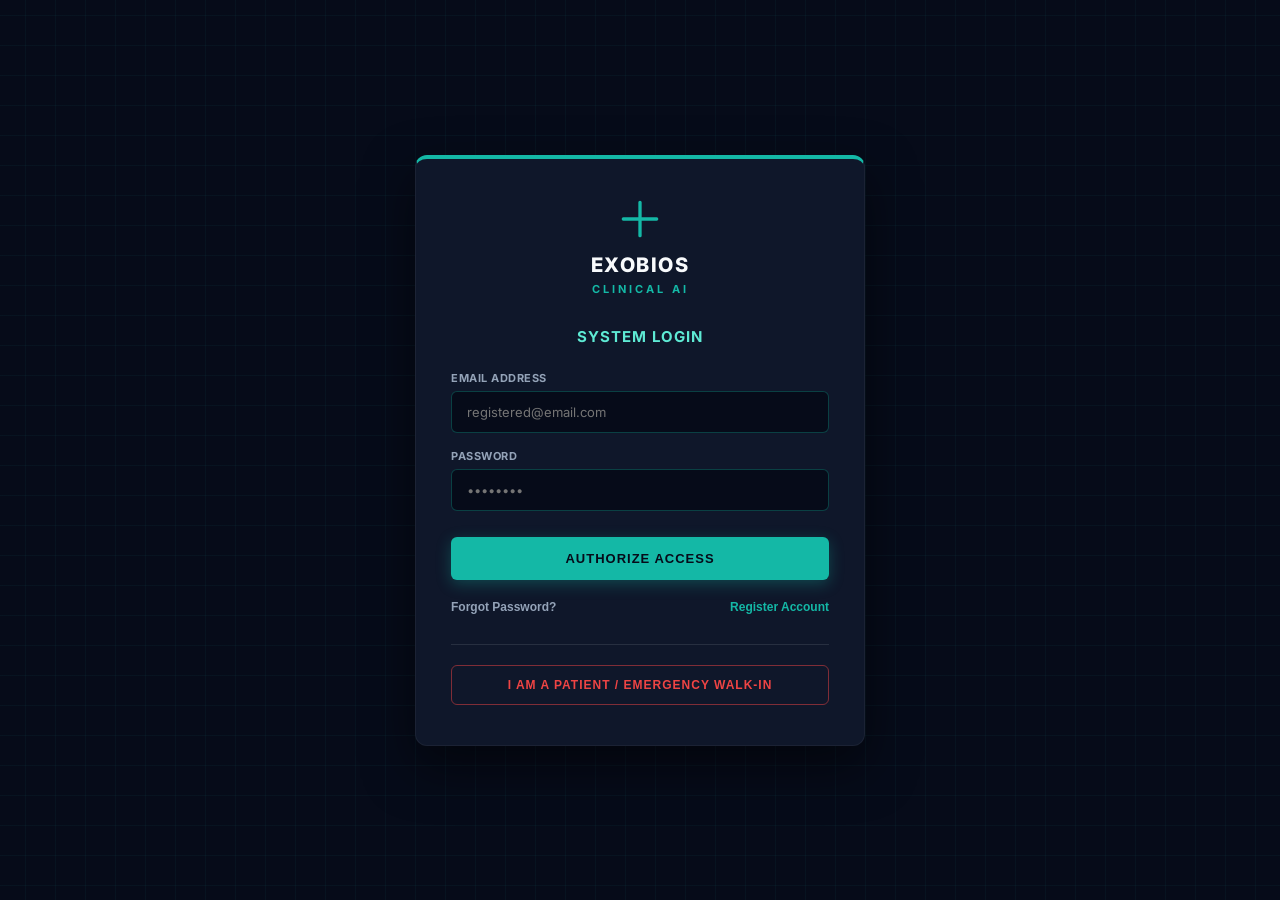
==== exobios-frontend/index.html @ 78a99a4c "Initial commit - AI Based Patient Health Prediction and Monitoring" ====
<!DOCTYPE html>
<html lang="en">

<head>
    <meta charset="UTF-8">
    <meta name="viewport" content="width=device-width, initial-scale=1.0">
    <title>Exobios Clinical - Secure Access</title>
    <link href="https://fonts.googleapis.com/css2?family=Inter:wght@400;600;700;800&display=swap" rel="stylesheet">
    <style>
        /* =========================================
           MODERN CLINICAL AI THEME 
           ========================================= */
        body {
            background-color: #060b19 !important;
            background-image: linear-gradient(rgba(20, 184, 166, 0.05) 1px, transparent 1px), linear-gradient(90deg, rgba(20, 184, 166, 0.05) 1px, transparent 1px) !important;
            background-size: 30px 30px !important;
            background-position: center center;
            animation: gridMove 20s linear infinite;
            color: #f8fafc;
            font-family: 'Inter', sans-serif;
            margin: 0;
            height: 100vh;
            display: flex;
            justify-content: center;
            align-items: center;
            overflow: hidden;
        }

        @keyframes gridMove {
            0% {
                background-position: 0 0;
            }

            100% {
                background-position: -30px 30px;
            }
        }

        @keyframes slideUp {
            from {
                opacity: 0;
                transform: translateY(15px);
            }

            to {
                opacity: 1;
                transform: translateY(0);
            }
        }

        .auth-wrapper {
            width: 100%;
            max-width: 450px;
            padding: 20px;
            animation: slideUp 0.5s cubic-bezier(0.16, 1, 0.3, 1) forwards;
        }

        .clinical-panel {
            background: #0f172a;
            border: 1px solid rgba(255, 255, 255, 0.05);
            border-top: 4px solid #14b8a6;
            border-radius: 12px;
            padding: 40px 35px;
            box-shadow: 0 20px 50px rgba(0, 0, 0, 0.5);
            position: relative;
        }

        .brand-header {
            text-align: center;
            margin-bottom: 30px;
        }

        .view-section {
            display: none;
            animation: slideUp 0.3s ease forwards;
        }

        .view-section.active {
            display: block;
        }

        .form-title {
            color: #5eead4;
            font-size: 15px;
            text-transform: uppercase;
            margin-top: 0;
            margin-bottom: 25px;
            font-weight: 700;
            letter-spacing: 1px;
            text-align: center;
        }

        .form-group {
            margin-bottom: 16px;
        }

        .form-group label {
            display: block;
            color: #94a3b8;
            font-size: 11px;
            font-weight: 700;
            margin-bottom: 6px;
            text-transform: uppercase;
            letter-spacing: 0.5px;
        }

        input,
        textarea {
            background: #060b19;
            border: 1px solid rgba(20, 184, 166, 0.3);
            color: #fff;
            padding: 12px 15px;
            border-radius: 6px;
            font-family: 'Inter', sans-serif;
            font-size: 13px;
            outline: none;
            width: 100%;
            box-sizing: border-box;
            transition: 0.2s;
        }

        textarea {
            resize: vertical;
        }

        input:focus,
        textarea:focus {
            border-color: #5eead4;
            box-shadow: 0 0 0 2px rgba(20, 184, 166, 0.2);
        }

        .btn-primary {
            background: #14b8a6;
            color: #060b19;
            border: none;
            padding: 14px 20px;
            border-radius: 6px;
            font-size: 13px;
            font-weight: 800;
            cursor: pointer;
            width: 100%;
            box-shadow: 0 4px 15px rgba(20, 184, 166, 0.3);
            text-transform: uppercase;
            letter-spacing: 1px;
            transition: 0.2s;
            margin-top: 10px;
        }

        .btn-primary:hover:not(:disabled) {
            background: #5eead4;
            box-shadow: 0 6px 20px rgba(20, 184, 166, 0.5);
            transform: translateY(-2px);
        }

        .btn-primary:disabled {
            background: #475569;
            box-shadow: none;
            cursor: not-allowed;
            color: #94a3b8;
        }

        /* NEW: Danger button for Emergency Intake */
        .btn-danger {
            background: transparent;
            color: #ef4444;
            border: 1px solid rgba(239, 68, 68, 0.5);
            padding: 12px 20px;
            border-radius: 6px;
            font-size: 12px;
            font-weight: 800;
            cursor: pointer;
            width: 100%;
            text-transform: uppercase;
            letter-spacing: 1px;
            transition: 0.2s;
        }

        .btn-danger:hover {
            background: rgba(239, 68, 68, 0.1);
            border-color: #ef4444;
            box-shadow: 0 4px 15px rgba(239, 68, 68, 0.2);
        }

        /* NEW: Alert Banner */
        .alert-banner {
            background: rgba(239, 68, 68, 0.1);
            border-left: 4px solid #ef4444;
            color: #fca5a5;
            padding: 12px;
            font-size: 11px;
            font-weight: 700;
            margin-bottom: 20px;
            line-height: 1.5;
        }

        .text-link {
            color: #94a3b8;
            font-size: 12px;
            text-decoration: none;
            cursor: pointer;
            transition: 0.2s;
            font-weight: 600;
            background: none;
            border: none;
            padding: 0;
            display: inline-block;
        }

        .text-link:hover {
            color: #5eead4;
        }

        .flex-between {
            display: flex;
            justify-content: space-between;
            align-items: center;
            margin-top: 20px;
        }

        .row {
            display: flex;
            gap: 15px;
        }

        .row .form-group {
            flex: 1;
        }

        .otp-inputs {
            display: flex;
            justify-content: space-between;
            gap: 12px;
            margin-bottom: 25px;
        }

        .otp-inputs input {
            text-align: center;
            font-size: 24px;
            font-weight: 700;
            padding: 12px;
            letter-spacing: 0;
            border: 2px solid rgba(20, 184, 166, 0.3);
        }

        .otp-inputs input:focus {
            border-color: #5eead4;
        }

        #toast-container {
            position: fixed;
            top: 20px;
            right: 20px;
            z-index: 9999;
            display: flex;
            flex-direction: column;
            gap: 10px;
        }

        .toast {
            min-width: 250px;
            padding: 14px 20px;
            border-radius: 8px;
            background: #0f172a;
            color: #f8fafc;
            font-size: 13px;
            font-weight: 600;
            border: 1px solid rgba(255, 255, 255, 0.1);
            border-left: 4px solid #3b82f6;
            animation: slideIn 0.3s ease-out forwards;
        }

        @keyframes slideIn {
            from {
                transform: translateX(120%);
                opacity: 0;
            }

            to {
                transform: translateX(0);
                opacity: 1;
            }
        }
    </style>
</head>

<body>
    <div id="toast-container"></div>
    <div class="auth-wrapper">
        <div class="clinical-panel">
            <div class="brand-header">
                <svg width="40" height="40" viewBox="0 0 24 24" fill="none" stroke="#14b8a6" stroke-width="2"
                    stroke-linecap="round" stroke-linejoin="round" style="margin-bottom: 10px;">
                    <path d="M12 2v20M2 12h20" />
                </svg><br>
                <span
                    style="color: #f8fafc; font-size: 20px; font-weight: 800; letter-spacing: 1.5px;">EXOBIOS</span><br>
                <span style="color: #14b8a6; font-size: 11px; font-weight: 700; letter-spacing: 3px;">CLINICAL AI</span>
            </div>

            <div id="view-login" class="view-section active">
                <h3 class="form-title">System Login</h3>
                <div class="form-group"><label>Email Address</label><input type="text" id="login-email"
                        placeholder="registered@email.com" autocomplete="off"></div>
                <div class="form-group"><label>Password</label><input type="password" id="login-password"
                        placeholder="••••••••"></div>
                <button class="btn-primary" id="btn-login" onclick="handleLogin()">Authorize Access</button>
                <div class="flex-between">
                    <button class="text-link" onclick="switchView('view-forgot-request')">Forgot Password?</button>
                    <button class="text-link" style="color: #14b8a6;" onclick="switchView('view-otp-request')">Register
                        Account</button>
                </div>

                <hr style="border: 0; border-top: 1px solid rgba(255,255,255,0.1); margin: 30px 0 20px;">

                <button class="btn-danger" onclick="switchView('view-patient-intake')">I am a Patient / Emergency
                    Walk-in</button>
            </div>

            <div id="view-patient-intake" class="view-section">
                <h3 class="form-title" style="color: #ef4444;">Self-Reported Emergency</h3>

                <div class="alert-banner">
                    WARNING: If this is a life-threatening emergency, call your local emergency number (e.g., 911 / 112)
                    IMMEDIATELY. Do not wait for a digital response!
                </div>

                <div class="row">
                    <div class="form-group"><label>Full Name</label><input type="text" id="intake-name"
                            placeholder="John Doe"></div>
                    <div class="form-group"><label>Phone Number</label><input type="text" id="intake-phone"
                            placeholder="Optional"></div>
                </div>
                <div class="form-group"><label>Email Address (For Confirmation)</label><input type="email"
                        id="intake-email" placeholder="name@gmail.com"></div>

                <div class="form-group">
                    <label>Current Symptoms</label>
                    <textarea id="intake-symptoms" rows="3"
                        placeholder="Chest pain, difficulty breathing, bleeding, etc."></textarea>
                </div>

                <button class="btn-primary"
                    style="background: #ef4444; color: #fff; box-shadow: 0 4px 15px rgba(239, 68, 68, 0.3);"
                    id="btn-submit-intake" onclick="handlePatientIntake()">Share Location & Send Alert</button>

                <div style="text-align: center; margin-top: 20px;">
                    <button class="text-link" onclick="switchView('view-login')">← Back to Login</button>
                </div>
            </div>

            <div id="view-otp-request" class="view-section">
                <h3 class="form-title">Account Verification</h3>
                <p style="color: #94a3b8; font-size: 12px; text-align: center; margin-bottom: 20px;">Enter your Gmail
                    address to receive a secure OTP.</p>
                <div class="form-group"><label>Email Address</label><input type="text" id="reg-contact"
                        placeholder="name@gmail.com"></div>
                <button class="btn-primary" id="btn-send-otp" onclick="handleSendOTP()">Send OTP</button>
                <div style="text-align: center; margin-top: 20px;"><button class="text-link"
                        onclick="switchView('view-login')">← Back to Login</button></div>
            </div>

            <div id="view-otp-verify" class="view-section">
                <h3 class="form-title">Verify Identity</h3>
                <p style="color: #94a3b8; font-size: 12px; text-align: center; margin-bottom: 20px;">Enter the 4-digit
                    code sent to your email.</p>
                <div class="otp-inputs">
                    <input type="text" maxlength="1" onkeyup="moveToNext(this, 'otp2')" id="otp1">
                    <input type="text" id="otp2" maxlength="1" onkeyup="moveToNext(this, 'otp3')">
                    <input type="text" id="otp3" maxlength="1" onkeyup="moveToNext(this, 'otp4')">
                    <input type="text" id="otp4" maxlength="1">
                </div>
                <button class="btn-primary" id="btn-verify-otp" onclick="handleVerifyOTP()">Verify Code</button>
                <div style="text-align: center; margin-top: 20px;"><button class="text-link"
                        onclick="switchView('view-otp-request')">Resend Code</button></div>
            </div>

            <div id="view-profile" class="view-section">
                <h3 class="form-title">Complete Profile</h3>
                <div class="row">
                    <div class="form-group"><label>First Name</label><input type="text" id="reg-first"></div>
                    <div class="form-group"><label>Last Name</label><input type="text" id="reg-last"></div>
                </div>
                <div class="row">
                    <div class="form-group"><label>Phone Number</label><input type="text" id="reg-phone"></div>
                    <div class="form-group"><label>PIN Code</label><input type="text" id="reg-pin"></div>
                </div>
                <div class="row">
                    <div class="form-group"><label>Area Location</label><input type="text" id="reg-area"></div>
                    <div class="form-group"><label>Region</label><input type="text" id="reg-region"></div>
                </div>
                <div class="form-group"><label>Set Password</label><input type="password" id="reg-password"></div>
                <button class="btn-primary" id="btn-create-account" onclick="handleCompleteRegistration()">Complete
                    Registration</button>
            </div>

            <div id="view-forgot-request" class="view-section">
                <h3 class="form-title">Password Recovery</h3>
                <p style="color: #94a3b8; font-size: 12px; text-align: center; margin-bottom: 20px;">Enter your
                    registered email. We will send a secure verification code.</p>
                <div class="form-group"><label>Registered Email</label><input type="email" id="recovery-email"
                        placeholder="name@gmail.com"></div>
                <button class="btn-primary" id="btn-recover-request" onclick="handlePasswordResetRequest()">Send
                    Recovery Code</button>
                <div style="text-align: center; margin-top: 20px;"><button class="text-link"
                        onclick="switchView('view-login')">← Back to Login</button></div>
            </div>

            <div id="view-forgot-reset" class="view-section">
                <h3 class="form-title">Set New Password</h3>
                <p style="color: #94a3b8; font-size: 12px; text-align: center; margin-bottom: 20px;">Enter the 4-digit
                    code sent to your email and your new secure password.</p>
                <div class="otp-inputs">
                    <input type="text" maxlength="1" onkeyup="moveToNext(this, 'rotp2')" id="rotp1">
                    <input type="text" id="rotp2" maxlength="1" onkeyup="moveToNext(this, 'rotp3')">
                    <input type="text" id="rotp3" maxlength="1" onkeyup="moveToNext(this, 'rotp4')">
                    <input type="text" id="rotp4" maxlength="1">
                </div>
                <div class="form-group"><label>New Security Password</label><input type="password" id="new-password"
                        placeholder="••••••••"></div>
                <button class="btn-primary" id="btn-recover-confirm" onclick="handlePasswordResetConfirm()">Update
                    Password</button>
                <div style="text-align: center; margin-top: 20px;"><button class="text-link"
                        onclick="switchView('view-forgot-request')">Cancel</button></div>
            </div>

        </div>
    </div>

    <script>
        const API_BASE = "http://127.0.0.1:8000/api";
        let verifiedContact = "";
        let recoveryContact = "";

        function showToast(message, color = '#14b8a6') {
            const container = document.getElementById('toast-container');
            const toast = document.createElement('div');
            toast.className = 'toast'; toast.style.borderLeftColor = color; toast.innerHTML = message;
            container.appendChild(toast);
            setTimeout(() => { toast.style.opacity = '0'; setTimeout(() => toast.remove(), 300); }, 3000);
        }

        function switchView(viewId) {
            document.querySelectorAll('.view-section').forEach(el => el.classList.remove('active'));
            document.getElementById(viewId).classList.add('active');
        }

        function moveToNext(current, nextFieldID) {
            if (current.value.length >= current.maxLength) document.getElementById(nextFieldID).focus();
        }

        // ==========================================
        // FLOW 1: LOGIN
        // ==========================================
        async function handleLogin() {
            const email = document.getElementById('login-email').value.trim();
            const pass = document.getElementById('login-password').value;
            const btn = document.getElementById('btn-login');

            if (!email || !pass) return showToast("Enter credentials.", "#ef4444");

            btn.textContent = "AUTHORIZING..."; btn.disabled = true;
            try {
                const response = await fetch(`${API_BASE}/login`, {
                    method: 'POST', headers: { 'Content-Type': 'application/json' },
                    body: JSON.stringify({ personnel_id: email, password: pass })
                });
                if (response.ok) {
                    const data = await response.json();
                    localStorage.setItem('exobios_token', data.access_token);
                    showToast("Access Granted. Initializing Dashboard...", "#22c55e");
                    setTimeout(() => window.location.href = 'dashboard.html', 1000);
                } else {
                    showToast("Access Denied. Invalid credentials.", "#ef4444");
                    btn.textContent = "AUTHORIZE ACCESS"; btn.disabled = false;
                }
            } catch (err) {
                showToast("Server Offline.", "#ef4444");
                btn.textContent = "AUTHORIZE ACCESS"; btn.disabled = false;
            }
        }

        // ==========================================
        // FLOW 2: PUBLIC EMERGENCY INTAKE (NEW)
        // ==========================================
        async function handlePatientIntake() {
            const name = document.getElementById('intake-name').value.trim();
            const email = document.getElementById('intake-email').value.trim();
            const phone = document.getElementById('intake-phone').value.trim();
            const symptoms = document.getElementById('intake-symptoms').value.trim();
            const btn = document.getElementById('btn-submit-intake');

            if (!name || !email || !symptoms) {
                return showToast("Name, Email, and Symptoms are required.", "#eab308");
            }

            btn.textContent = "ACQUIRING GPS & SENDING...";
            btn.disabled = true;

            // Secure HTML5 Geolocation Wrapper
            const getPosition = () => {
                return new Promise((resolve) => {
                    if (!navigator.geolocation) {
                        resolve({ lat: null, lng: null });
                    } else {
                        navigator.geolocation.getCurrentPosition(
                            (position) => resolve({ lat: position.coords.latitude, lng: position.coords.longitude }),
                            (error) => resolve({ lat: null, lng: null }), // Failsafe if user denies location
                            { timeout: 5000 } // Don't hang forever during an emergency
                        );
                    }
                });
            };

            const coords = await getPosition();

            const payload = {
                name: name,
                email: email,
                phone: phone,
                symptoms: symptoms,
                latitude: coords.lat,
                longitude: coords.lng
            };

            try {
                // This targets the new backend endpoint we are about to build
                const response = await fetch(`${API_BASE}/intake/submit`, {
                    method: 'POST',
                    headers: { 'Content-Type': 'application/json' },
                    body: JSON.stringify(payload)
                });

                if (response.ok) {
                    showToast("Alert Sent! The hospital is preparing for your arrival.", "#22c55e");
                    setTimeout(() => switchView('view-login'), 3000);

                    // Clear the form for safety
                    document.getElementById('intake-name').value = '';
                    document.getElementById('intake-email').value = '';
                    document.getElementById('intake-phone').value = '';
                    document.getElementById('intake-symptoms').value = '';
                } else {
                    showToast("System error. Call emergency services immediately.", "#ef4444");
                }
            } catch (err) {
                showToast("Network Error. Call emergency services immediately.", "#ef4444");
            }

            btn.textContent = "SHARE LOCATION & SEND ALERT";
            btn.disabled = false;
        }

        // ==========================================
        // FLOW 3: OTP REQUEST
        // ==========================================
        async function handleSendOTP() {
            const contact = document.getElementById('reg-contact').value.trim();
            if (!contact || !contact.includes('@')) return showToast("Enter a valid email address.", "#eab308");
            verifiedContact = contact;
            const btn = document.getElementById('btn-send-otp');
            btn.textContent = "ROUTING EMAIL..."; btn.disabled = true;

            try {
                const response = await fetch(`${API_BASE}/otp/send`, {
                    method: 'POST', headers: { 'Content-Type': 'application/json' },
                    body: JSON.stringify({ email: verifiedContact })
                });
                if (response.ok) {
                    showToast(`Secure OTP dispatched to ${verifiedContact}`, "#14b8a6");
                    switchView('view-otp-verify');
                } else {
                    const err = await response.json();
                    showToast(err.detail || "Failed to send email.", "#ef4444");
                }
            } catch (err) { showToast("Network Error.", "#ef4444"); }
            btn.textContent = "SEND OTP"; btn.disabled = false;
        }

        // ==========================================
        // FLOW 4: OTP VERIFICATION
        // ==========================================
        async function handleVerifyOTP() {
            const fullOtp = document.getElementById('otp1').value + document.getElementById('otp2').value + document.getElementById('otp3').value + document.getElementById('otp4').value;
            if (fullOtp.length !== 4) return showToast("Enter the full code.", "#eab308");
            const btn = document.getElementById('btn-verify-otp');
            btn.textContent = "VERIFYING..."; btn.disabled = true;

            try {
                const response = await fetch(`${API_BASE}/otp/verify`, {
                    method: 'POST', headers: { 'Content-Type': 'application/json' },
                    body: JSON.stringify({ email: verifiedContact, otp: fullOtp })
                });
                if (response.ok) {
                    showToast("Identity Confirmed.", "#22c55e");
                    switchView('view-profile');
                } else { showToast("Invalid or Expired Code.", "#ef4444"); }
            } catch (err) { showToast("Network Error.", "#ef4444"); }
            btn.textContent = "VERIFY CODE"; btn.disabled = false;
        }

        // ==========================================
        // FLOW 5: PROGRESSIVE PROFILING & REGISTRATION
        // ==========================================
        async function handleCompleteRegistration() {
            const btn = document.getElementById('btn-create-account');
            const pass = document.getElementById('reg-password').value;

            const payload = {
                personnel_id: verifiedContact,
                name: `${document.getElementById('reg-first').value.trim()} ${document.getElementById('reg-last').value.trim()}`.trim(),
                phone: document.getElementById('reg-phone').value.trim(),
                pin_code: document.getElementById('reg-pin').value.trim(),
                area_location: document.getElementById('reg-area').value.trim(),
                region: document.getElementById('reg-region').value.trim(),
                password: pass,
                role: "Paramedic"
            };

            if (!payload.name || !pass) return showToast("Name and Password are required.", "#eab308");

            btn.textContent = "SAVING TO DATABASE..."; btn.disabled = true;

            try {
                const response = await fetch(`${API_BASE}/register`, {
                    method: 'POST', headers: { 'Content-Type': 'application/json' },
                    body: JSON.stringify(payload)
                });
                if (response.ok) {
                    showToast("PostgreSQL Entry Created! Please log in.", "#22c55e");
                    document.getElementById('login-email').value = verifiedContact;
                    switchView('view-login');
                } else {
                    const err = await response.json();
                    showToast(err.detail || "Registration failed.", "#ef4444");
                }
            } catch (err) { showToast("Database Offline.", "#ef4444"); }
            btn.textContent = "COMPLETE REGISTRATION"; btn.disabled = false;
        }

        // ==========================================
        // FLOW 6: SECURE FORGOT PASSWORD
        // ==========================================
        async function handlePasswordResetRequest() {
            const email = document.getElementById('recovery-email').value.trim();
            if (!email) return showToast("Enter your registered email.", "#eab308");

            recoveryContact = email;
            const btn = document.getElementById('btn-recover-request');
            btn.textContent = "ROUTING EMAIL..."; btn.disabled = true;

            try {
                const response = await fetch(`${API_BASE}/password-reset/request`, {
                    method: 'POST', headers: { 'Content-Type': 'application/json' },
                    body: JSON.stringify({ email: recoveryContact })
                });
                if (response.ok) {
                    showToast("If registered, a recovery code was sent.", "#14b8a6");
                    switchView('view-forgot-reset');
                }
            } catch (err) { showToast("Network Error.", "#ef4444"); }
            btn.textContent = "SEND RECOVERY CODE"; btn.disabled = false;
        }

        async function handlePasswordResetConfirm() {
            const fullOtp = document.getElementById('rotp1').value + document.getElementById('rotp2').value + document.getElementById('rotp3').value + document.getElementById('rotp4').value;
            const newPassword = document.getElementById('new-password').value;

            if (fullOtp.length !== 4 || !newPassword) return showToast("Enter code and new password.", "#eab308");

            const btn = document.getElementById('btn-recover-confirm');
            btn.textContent = "UPDATING..."; btn.disabled = true;

            try {
                const response = await fetch(`${API_BASE}/password-reset/confirm`, {
                    method: 'POST', headers: { 'Content-Type': 'application/json' },
                    body: JSON.stringify({ email: recoveryContact, otp: fullOtp, new_password: newPassword })
                });
                if (response.ok) {
                    showToast("Password updated successfully. Please login.", "#22c55e");
                    switchView('view-login');
                } else {
                    const err = await response.json();
                    showToast(err.detail || "Invalid code.", "#ef4444");
                }
            } catch (err) { showToast("Network Error.", "#ef4444"); }
            btn.textContent = "UPDATE PASSWORD"; btn.disabled = false;
        }
    </script>
</body>

</html>
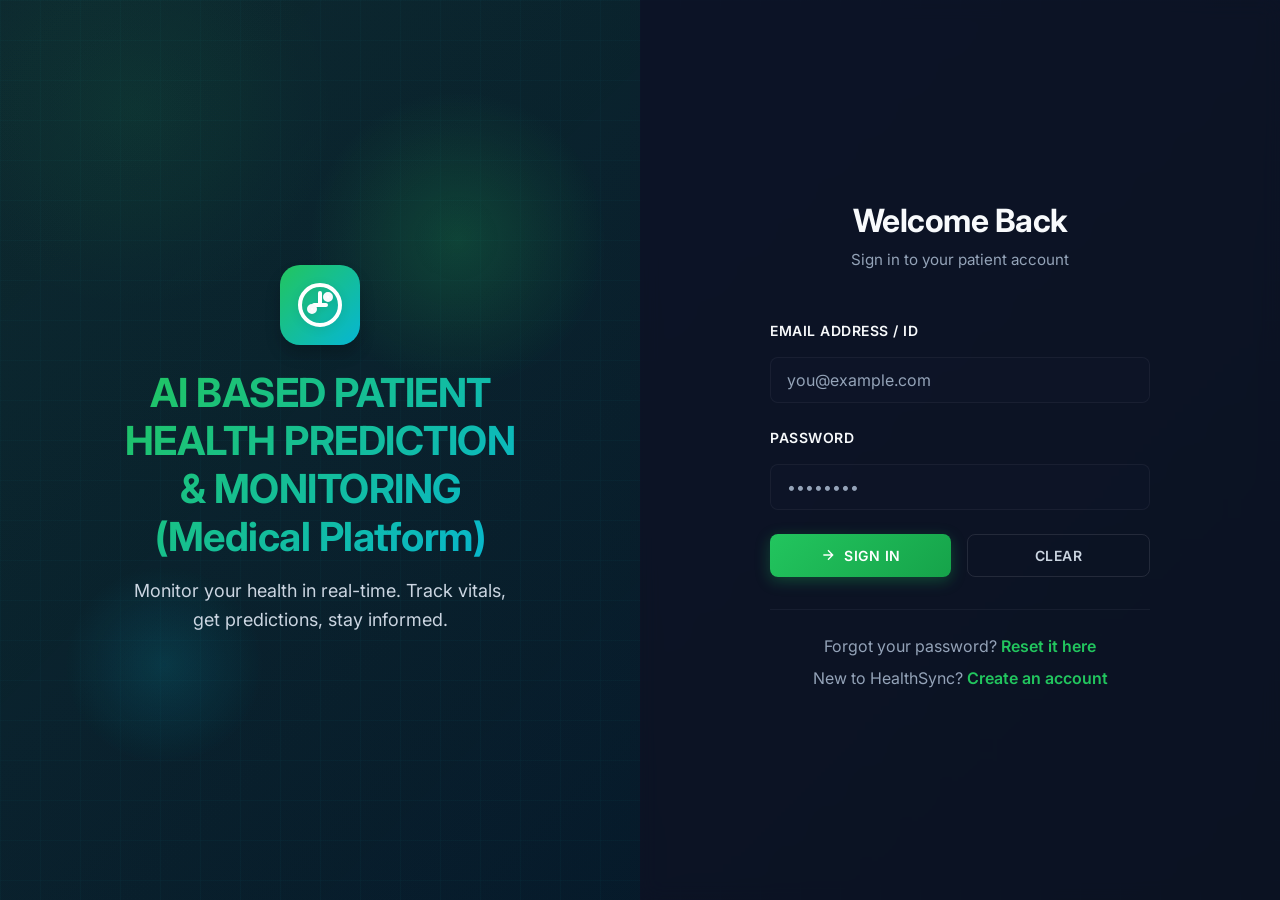
==== commit 46e3422e: "updated" ====
--- a/exobios-frontend/index.html
+++ b/exobios-frontend/index.html
@@ -4,42 +4,239 @@
 <head>
     <meta charset="UTF-8">
     <meta name="viewport" content="width=device-width, initial-scale=1.0">
-    <title>Exobios Clinical - Secure Access</title>
-    <link href="https://fonts.googleapis.com/css2?family=Inter:wght@400;600;700;800&display=swap" rel="stylesheet">
+    <title>HealthSync Pro - Patient Login</title>
+    <link
+        href="https://fonts.googleapis.com/css2?family=Inter:wght@400;500;600;700&family=Outfit:wght@600;700&display=swap"
+        rel="stylesheet">
+    <link rel="stylesheet" href="design-system.css">
     <style>
-        /* =========================================
-           MODERN CLINICAL AI THEME 
-           ========================================= */
-        body {
-            background-color: #060b19 !important;
-            background-image: linear-gradient(rgba(20, 184, 166, 0.05) 1px, transparent 1px), linear-gradient(90deg, rgba(20, 184, 166, 0.05) 1px, transparent 1px) !important;
-            background-size: 30px 30px !important;
-            background-position: center center;
-            animation: gridMove 20s linear infinite;
-            color: #f8fafc;
+        /* Login Page Specific Styles */
+        .login-container {
+            min-height: 100vh;
+            display: grid;
+            grid-template-columns: 1fr 1fr;
+            gap: 0;
+            align-items: stretch;
+            position: relative;
+            z-index: 1;
+        }
+
+        .login-hero {
+            background: linear-gradient(135deg, rgba(34, 197, 94, 0.15) 0%, rgba(6, 182, 212, 0.1) 100%);
+            display: flex;
+            flex-direction: column;
+            align-items: center;
+            justify-content: center;
+            padding: var(--sp-3xl);
+            position: relative;
+            overflow: hidden;
+        }
+
+        .login-hero::before {
+            content: '';
+            position: absolute;
+            width: 300px;
+            height: 300px;
+            background: radial-gradient(circle, rgba(34, 197, 94, 0.2) 0%, transparent 70%);
+            border-radius: 50%;
+            top: 10%;
+            right: 5%;
+            animation: float 20s ease-in-out infinite;
+        }
+
+        .login-hero::after {
+            content: '';
+            position: absolute;
+            width: 200px;
+            height: 200px;
+            background: radial-gradient(circle, rgba(6, 182, 212, 0.15) 0%, transparent 70%);
+            border-radius: 50%;
+            bottom: 15%;
+            left: 10%;
+            animation: float 15s ease-in-out infinite reverse;
+        }
+
+        .hero-content {
+            position: relative;
+            z-index: 2;
+            text-align: center;
+            max-width: 400px;
+        }
+
+        .hero-icon {
+            width: 80px;
+            height: 80px;
+            margin: 0 auto var(--sp-lg);
+            background: linear-gradient(135deg, var(--primary-500) 0%, var(--accent-500) 100%);
+            border-radius: var(--radius-2xl);
+            display: flex;
+            align-items: center;
+            justify-content: center;
+            box-shadow: var(--shadow-lg);
+            animation: slideUp 600ms cubic-bezier(0.16, 1, 0.3, 1);
+        }
+
+        .hero-icon svg {
+            width: 48px;
+            height: 48px;
+            filter: drop-shadow(0 2px 4px rgba(0, 0, 0, 0.1));
+        }
+
+        .hero-content h1 {
+            font-size: 2.5rem;
+            margin-bottom: var(--sp-md);
+            background: linear-gradient(135deg, var(--primary-500) 0%, var(--accent-500) 100%);
+            -webkit-background-clip: text;
+            -webkit-text-fill-color: transparent;
+            background-clip: text;
+            animation: slideUp 700ms cubic-bezier(0.16, 1, 0.3, 1) 100ms both;
+        }
+
+        .hero-content p {
+            color: var(--text-secondary);
+            font-size: 1.125rem;
+            line-height: 1.6;
+            animation: slideUp 800ms cubic-bezier(0.16, 1, 0.3, 1) 200ms both;
+        }
+
+        .login-form-wrapper {
+            display: flex;
+            flex-direction: column;
+            align-items: center;
+            justify-content: center;
+            padding: var(--sp-3xl) var(--sp-2xl);
+            background: var(--bg-card);
+            backdrop-filter: blur(10px);
+        }
+
+        .login-form {
+            width: 100%;
+            max-width: 380px;
+        }
+
+        .form-group {
+            margin-bottom: var(--sp-lg);
+        }
+
+        .form-group label {
+            display: block;
+            margin-bottom: var(--sp-sm);
+            font-weight: 600;
+            color: var(--text-primary);
+            font-size: 0.875rem;
+            text-transform: uppercase;
+            letter-spacing: 0.5px;
+        }
+
+        .form-group input {
+            width: 100%;
+            padding: 12px 16px;
+            background: rgba(15, 23, 42, 0.5);
+            border: 1px solid var(--border-light);
+            border-radius: var(--radius-md);
+            color: var(--text-primary);
+            font-size: 1rem;
             font-family: 'Inter', sans-serif;
-            margin: 0;
-            height: 100vh;
+            transition: all var(--transition-fast);
+        }
+
+        .form-group input::placeholder {
+            color: var(--text-muted);
+        }
+
+        .form-group input:focus {
+            outline: none;
+            border-color: var(--accent-500);
+            background: rgba(15, 23, 42, 0.8);
+            box-shadow: 0 0 0 3px rgba(6, 182, 212, 0.1);
+        }
+
+        .login-header {
+            margin-bottom: var(--sp-2xl);
+            text-align: center;
+        }
+
+        .login-header h2 {
+            margin-bottom: var(--sp-sm);
+            color: var(--text-primary);
+        }
+
+        .login-header p {
+            color: var(--text-muted);
+            font-size: 0.95rem;
+        }
+
+        .form-actions {
             display: flex;
-            justify-content: center;
-            align-items: center;
-            overflow: hidden;
-        }
-
-        @keyframes gridMove {
-            0% {
-                background-position: 0 0;
-            }
-
-            100% {
-                background-position: -30px 30px;
-            }
-        }
-
+            gap: var(--sp-md);
+            margin-bottom: var(--sp-lg);
+        }
+
+        .form-actions .btn {
+            flex: 1;
+        }
+
+        .login-footer {
+            text-align: center;
+            margin-top: var(--sp-xl);
+            padding-top: var(--sp-lg);
+            border-top: 1px solid var(--border-light);
+        }
+
+        .login-footer p {
+            color: var(--text-muted);
+            margin-bottom: var(--sp-sm);
+        }
+
+        .login-footer a {
+            color: var(--primary-500);
+            font-weight: 600;
+            transition: color var(--transition-fast);
+        }
+
+        .login-footer a:hover {
+            color: var(--primary-600);
+        }
+
+        /* Responsive Design */
+        @media (max-width: 1024px) {
+            .login-container {
+                grid-template-columns: 1fr;
+            }
+
+            .login-hero {
+                min-height: 300px;
+                padding: var(--sp-2xl);
+            }
+
+            .hero-content h1 {
+                font-size: 2rem;
+            }
+        }
+
+        @media (max-width: 640px) {
+            .login-form-wrapper {
+                padding: var(--sp-2xl) var(--sp-lg);
+            }
+
+            .login-form {
+                max-width: 100%;
+            }
+
+            .form-actions {
+                flex-direction: column;
+            }
+
+            .hero-content h1 {
+                font-size: 1.75rem;
+            }
+        }
+
+        /* Animations */
         @keyframes slideUp {
             from {
                 opacity: 0;
-                transform: translateY(15px);
+                transform: translateY(20px);
             }
 
             to {
@@ -48,643 +245,192 @@
             }
         }
 
-        .auth-wrapper {
-            width: 100%;
-            max-width: 450px;
-            padding: 20px;
-            animation: slideUp 0.5s cubic-bezier(0.16, 1, 0.3, 1) forwards;
-        }
-
-        .clinical-panel {
-            background: #0f172a;
-            border: 1px solid rgba(255, 255, 255, 0.05);
-            border-top: 4px solid #14b8a6;
-            border-radius: 12px;
-            padding: 40px 35px;
-            box-shadow: 0 20px 50px rgba(0, 0, 0, 0.5);
-            position: relative;
-        }
-
-        .brand-header {
-            text-align: center;
-            margin-bottom: 30px;
-        }
-
-        .view-section {
-            display: none;
-            animation: slideUp 0.3s ease forwards;
-        }
-
-        .view-section.active {
-            display: block;
-        }
-
-        .form-title {
-            color: #5eead4;
-            font-size: 15px;
-            text-transform: uppercase;
-            margin-top: 0;
-            margin-bottom: 25px;
-            font-weight: 700;
-            letter-spacing: 1px;
-            text-align: center;
-        }
-
-        .form-group {
-            margin-bottom: 16px;
-        }
-
-        .form-group label {
-            display: block;
-            color: #94a3b8;
-            font-size: 11px;
-            font-weight: 700;
-            margin-bottom: 6px;
-            text-transform: uppercase;
-            letter-spacing: 0.5px;
-        }
-
-        input,
-        textarea {
-            background: #060b19;
-            border: 1px solid rgba(20, 184, 166, 0.3);
-            color: #fff;
-            padding: 12px 15px;
-            border-radius: 6px;
-            font-family: 'Inter', sans-serif;
-            font-size: 13px;
-            outline: none;
-            width: 100%;
-            box-sizing: border-box;
-            transition: 0.2s;
-        }
-
-        textarea {
-            resize: vertical;
-        }
-
-        input:focus,
-        textarea:focus {
-            border-color: #5eead4;
-            box-shadow: 0 0 0 2px rgba(20, 184, 166, 0.2);
-        }
-
-        .btn-primary {
-            background: #14b8a6;
-            color: #060b19;
-            border: none;
-            padding: 14px 20px;
-            border-radius: 6px;
-            font-size: 13px;
-            font-weight: 800;
-            cursor: pointer;
-            width: 100%;
-            box-shadow: 0 4px 15px rgba(20, 184, 166, 0.3);
-            text-transform: uppercase;
-            letter-spacing: 1px;
-            transition: 0.2s;
-            margin-top: 10px;
-        }
-
-        .btn-primary:hover:not(:disabled) {
-            background: #5eead4;
-            box-shadow: 0 6px 20px rgba(20, 184, 166, 0.5);
-            transform: translateY(-2px);
-        }
-
-        .btn-primary:disabled {
-            background: #475569;
-            box-shadow: none;
-            cursor: not-allowed;
-            color: #94a3b8;
-        }
-
-        /* NEW: Danger button for Emergency Intake */
-        .btn-danger {
-            background: transparent;
-            color: #ef4444;
-            border: 1px solid rgba(239, 68, 68, 0.5);
-            padding: 12px 20px;
-            border-radius: 6px;
-            font-size: 12px;
-            font-weight: 800;
-            cursor: pointer;
-            width: 100%;
-            text-transform: uppercase;
-            letter-spacing: 1px;
-            transition: 0.2s;
-        }
-
-        .btn-danger:hover {
-            background: rgba(239, 68, 68, 0.1);
-            border-color: #ef4444;
-            box-shadow: 0 4px 15px rgba(239, 68, 68, 0.2);
-        }
-
-        /* NEW: Alert Banner */
-        .alert-banner {
-            background: rgba(239, 68, 68, 0.1);
-            border-left: 4px solid #ef4444;
-            color: #fca5a5;
-            padding: 12px;
-            font-size: 11px;
-            font-weight: 700;
-            margin-bottom: 20px;
-            line-height: 1.5;
-        }
-
-        .text-link {
-            color: #94a3b8;
-            font-size: 12px;
-            text-decoration: none;
-            cursor: pointer;
-            transition: 0.2s;
-            font-weight: 600;
-            background: none;
-            border: none;
-            padding: 0;
-            display: inline-block;
-        }
-
-        .text-link:hover {
-            color: #5eead4;
-        }
-
-        .flex-between {
-            display: flex;
-            justify-content: space-between;
-            align-items: center;
-            margin-top: 20px;
-        }
-
-        .row {
-            display: flex;
-            gap: 15px;
-        }
-
-        .row .form-group {
-            flex: 1;
-        }
-
-        .otp-inputs {
-            display: flex;
-            justify-content: space-between;
-            gap: 12px;
-            margin-bottom: 25px;
-        }
-
-        .otp-inputs input {
-            text-align: center;
-            font-size: 24px;
-            font-weight: 700;
-            padding: 12px;
-            letter-spacing: 0;
-            border: 2px solid rgba(20, 184, 166, 0.3);
-        }
-
-        .otp-inputs input:focus {
-            border-color: #5eead4;
-        }
-
-        #toast-container {
-            position: fixed;
-            top: 20px;
-            right: 20px;
-            z-index: 9999;
-            display: flex;
-            flex-direction: column;
-            gap: 10px;
-        }
-
-        .toast {
-            min-width: 250px;
-            padding: 14px 20px;
-            border-radius: 8px;
-            background: #0f172a;
-            color: #f8fafc;
-            font-size: 13px;
-            font-weight: 600;
-            border: 1px solid rgba(255, 255, 255, 0.1);
-            border-left: 4px solid #3b82f6;
-            animation: slideIn 0.3s ease-out forwards;
-        }
-
-        @keyframes slideIn {
-            from {
-                transform: translateX(120%);
-                opacity: 0;
-            }
-
-            to {
-                transform: translateX(0);
-                opacity: 1;
+        @keyframes float {
+
+            0%,
+            100% {
+                transform: translateY(0px);
+            }
+
+            50% {
+                transform: translateY(-20px);
             }
         }
     </style>
 </head>
 
 <body>
-    <div id="toast-container"></div>
-    <div class="auth-wrapper">
-        <div class="clinical-panel">
-            <div class="brand-header">
-                <svg width="40" height="40" viewBox="0 0 24 24" fill="none" stroke="#14b8a6" stroke-width="2"
-                    stroke-linecap="round" stroke-linejoin="round" style="margin-bottom: 10px;">
-                    <path d="M12 2v20M2 12h20" />
-                </svg><br>
-                <span
-                    style="color: #f8fafc; font-size: 20px; font-weight: 800; letter-spacing: 1.5px;">EXOBIOS</span><br>
-                <span style="color: #14b8a6; font-size: 11px; font-weight: 700; letter-spacing: 3px;">CLINICAL AI</span>
+    <div class="medical-bg"></div>
+
+    <div class="login-container">
+        <section class="login-hero" aria-labelledby="hero-title">
+            <div class="hero-content">
+                <div class="hero-icon">
+                    <svg viewBox="0 0 24 24" fill="none" stroke="currentColor" stroke-width="2">
+                        <path d="M12 2C6.48 2 2 6.48 2 12s4.48 10 10 10 10-4.48 10-10S17.52 2 12 2z" stroke="white" />
+                        <path d="M12 6v6m3 0h-6" stroke="white" stroke-linecap="round" />
+                        <circle cx="16" cy="8" r="1.5" fill="white" />
+                        <circle cx="8" cy="14" r="1.5" fill="white" />
+                    </svg>
+                </div>
+                <h1 id="hero-title">AI BASED PATIENT
+                    HEALTH PREDICTION
+                    & MONITORING (Medical Platform)
+                </h1>
+                <p>Monitor your health in real-time. Track vitals, get predictions, stay informed.</p>
             </div>
-
-            <div id="view-login" class="view-section active">
-                <h3 class="form-title">System Login</h3>
-                <div class="form-group"><label>Email Address</label><input type="text" id="login-email"
-                        placeholder="registered@email.com" autocomplete="off"></div>
-                <div class="form-group"><label>Password</label><input type="password" id="login-password"
-                        placeholder="••••••••"></div>
-                <button class="btn-primary" id="btn-login" onclick="handleLogin()">Authorize Access</button>
-                <div class="flex-between">
-                    <button class="text-link" onclick="switchView('view-forgot-request')">Forgot Password?</button>
-                    <button class="text-link" style="color: #14b8a6;" onclick="switchView('view-otp-request')">Register
-                        Account</button>
+        </section>
+
+        <section class="login-form-wrapper" aria-labelledby="login-title">
+            <div class="login-form">
+                <div class="login-header">
+                    <h2 id="login-title">Welcome Back</h2>
+                    <p>Sign in to your patient account</p>
                 </div>
 
-                <hr style="border: 0; border-top: 1px solid rgba(255,255,255,0.1); margin: 30px 0 20px;">
-
-                <button class="btn-danger" onclick="switchView('view-patient-intake')">I am a Patient / Emergency
-                    Walk-in</button>
-            </div>
-
-            <div id="view-patient-intake" class="view-section">
-                <h3 class="form-title" style="color: #ef4444;">Self-Reported Emergency</h3>
-
-                <div class="alert-banner">
-                    WARNING: If this is a life-threatening emergency, call your local emergency number (e.g., 911 / 112)
-                    IMMEDIATELY. Do not wait for a digital response!
-                </div>
-
-                <div class="row">
-                    <div class="form-group"><label>Full Name</label><input type="text" id="intake-name"
-                            placeholder="John Doe"></div>
-                    <div class="form-group"><label>Phone Number</label><input type="text" id="intake-phone"
-                            placeholder="Optional"></div>
-                </div>
-                <div class="form-group"><label>Email Address (For Confirmation)</label><input type="email"
-                        id="intake-email" placeholder="name@gmail.com"></div>
-
-                <div class="form-group">
-                    <label>Current Symptoms</label>
-                    <textarea id="intake-symptoms" rows="3"
-                        placeholder="Chest pain, difficulty breathing, bleeding, etc."></textarea>
-                </div>
-
-                <button class="btn-primary"
-                    style="background: #ef4444; color: #fff; box-shadow: 0 4px 15px rgba(239, 68, 68, 0.3);"
-                    id="btn-submit-intake" onclick="handlePatientIntake()">Share Location & Send Alert</button>
-
-                <div style="text-align: center; margin-top: 20px;">
-                    <button class="text-link" onclick="switchView('view-login')">← Back to Login</button>
+                <form id="login-form" aria-label="Patient login form">
+                    <div class="form-group">
+                        <label for="email">Email Address / ID</label>
+                        <input type="text" id="email" name="email" placeholder="you@example.com" required
+                            aria-required="true">
+                    </div>
+
+                    <div class="form-group">
+                        <label for="password">Password</label>
+                        <input type="password" id="password" name="password" placeholder="••••••••" required
+                            aria-required="true">
+                    </div>
+
+                    <div class="form-actions">
+                        <button type="submit" class="btn btn-primary">
+                            <svg width="16" height="16" viewBox="0 0 24 24" fill="none" stroke="currentColor"
+                                stroke-width="2">
+                                <path d="M5 12h14M12 5l7 7-7 7" />
+                            </svg>
+                            Sign In
+                        </button>
+                        <button type="reset" class="btn btn-ghost">Clear</button>
+                    </div>
+                </form>
+
+                <div class="login-footer">
+                    <p>Forgot your password? <a href="#" id="forgot-password-link">Reset it here</a></p>
+                    <p>New to HealthSync? <a href="register.html">Create an account</a></p>
                 </div>
             </div>
-
-            <div id="view-otp-request" class="view-section">
-                <h3 class="form-title">Account Verification</h3>
-                <p style="color: #94a3b8; font-size: 12px; text-align: center; margin-bottom: 20px;">Enter your Gmail
-                    address to receive a secure OTP.</p>
-                <div class="form-group"><label>Email Address</label><input type="text" id="reg-contact"
-                        placeholder="name@gmail.com"></div>
-                <button class="btn-primary" id="btn-send-otp" onclick="handleSendOTP()">Send OTP</button>
-                <div style="text-align: center; margin-top: 20px;"><button class="text-link"
-                        onclick="switchView('view-login')">← Back to Login</button></div>
-            </div>
-
-            <div id="view-otp-verify" class="view-section">
-                <h3 class="form-title">Verify Identity</h3>
-                <p style="color: #94a3b8; font-size: 12px; text-align: center; margin-bottom: 20px;">Enter the 4-digit
-                    code sent to your email.</p>
-                <div class="otp-inputs">
-                    <input type="text" maxlength="1" onkeyup="moveToNext(this, 'otp2')" id="otp1">
-                    <input type="text" id="otp2" maxlength="1" onkeyup="moveToNext(this, 'otp3')">
-                    <input type="text" id="otp3" maxlength="1" onkeyup="moveToNext(this, 'otp4')">
-                    <input type="text" id="otp4" maxlength="1">
-                </div>
-                <button class="btn-primary" id="btn-verify-otp" onclick="handleVerifyOTP()">Verify Code</button>
-                <div style="text-align: center; margin-top: 20px;"><button class="text-link"
-                        onclick="switchView('view-otp-request')">Resend Code</button></div>
-            </div>
-
-            <div id="view-profile" class="view-section">
-                <h3 class="form-title">Complete Profile</h3>
-                <div class="row">
-                    <div class="form-group"><label>First Name</label><input type="text" id="reg-first"></div>
-                    <div class="form-group"><label>Last Name</label><input type="text" id="reg-last"></div>
-                </div>
-                <div class="row">
-                    <div class="form-group"><label>Phone Number</label><input type="text" id="reg-phone"></div>
-                    <div class="form-group"><label>PIN Code</label><input type="text" id="reg-pin"></div>
-                </div>
-                <div class="row">
-                    <div class="form-group"><label>Area Location</label><input type="text" id="reg-area"></div>
-                    <div class="form-group"><label>Region</label><input type="text" id="reg-region"></div>
-                </div>
-                <div class="form-group"><label>Set Password</label><input type="password" id="reg-password"></div>
-                <button class="btn-primary" id="btn-create-account" onclick="handleCompleteRegistration()">Complete
-                    Registration</button>
-            </div>
-
-            <div id="view-forgot-request" class="view-section">
-                <h3 class="form-title">Password Recovery</h3>
-                <p style="color: #94a3b8; font-size: 12px; text-align: center; margin-bottom: 20px;">Enter your
-                    registered email. We will send a secure verification code.</p>
-                <div class="form-group"><label>Registered Email</label><input type="email" id="recovery-email"
-                        placeholder="name@gmail.com"></div>
-                <button class="btn-primary" id="btn-recover-request" onclick="handlePasswordResetRequest()">Send
-                    Recovery Code</button>
-                <div style="text-align: center; margin-top: 20px;"><button class="text-link"
-                        onclick="switchView('view-login')">← Back to Login</button></div>
-            </div>
-
-            <div id="view-forgot-reset" class="view-section">
-                <h3 class="form-title">Set New Password</h3>
-                <p style="color: #94a3b8; font-size: 12px; text-align: center; margin-bottom: 20px;">Enter the 4-digit
-                    code sent to your email and your new secure password.</p>
-                <div class="otp-inputs">
-                    <input type="text" maxlength="1" onkeyup="moveToNext(this, 'rotp2')" id="rotp1">
-                    <input type="text" id="rotp2" maxlength="1" onkeyup="moveToNext(this, 'rotp3')">
-                    <input type="text" id="rotp3" maxlength="1" onkeyup="moveToNext(this, 'rotp4')">
-                    <input type="text" id="rotp4" maxlength="1">
-                </div>
-                <div class="form-group"><label>New Security Password</label><input type="password" id="new-password"
-                        placeholder="••••••••"></div>
-                <button class="btn-primary" id="btn-recover-confirm" onclick="handlePasswordResetConfirm()">Update
-                    Password</button>
-                <div style="text-align: center; margin-top: 20px;"><button class="text-link"
-                        onclick="switchView('view-forgot-request')">Cancel</button></div>
-            </div>
-
-        </div>
+        </section>
     </div>
 
+    <div id="toast-container" style="position: fixed; top: 20px; right: 20px; z-index: 1000;"></div>
+
     <script>
-        const API_BASE = "http://127.0.0.1:8000/api";
-        let verifiedContact = "";
-        let recoveryContact = "";
-
-        function showToast(message, color = '#14b8a6') {
+        const API_BASE_URL = 'http://localhost:8000/api';
+
+        // Toast notification function
+        function showToast(message, type = 'info') {
             const container = document.getElementById('toast-container');
             const toast = document.createElement('div');
-            toast.className = 'toast'; toast.style.borderLeftColor = color; toast.innerHTML = message;
+            toast.style.cssText = `
+                padding: 16px 20px;
+                margin-bottom: 10px;
+                background: ${type === 'success' ? '#22c55e' : type === 'error' ? '#ef4444' : '#3b82f6'};
+                color: white;
+                border-radius: 8px;
+                animation: slideInToast 300ms ease-out;
+                min-width: 300px;
+                box-shadow: 0 4px 12px rgba(0,0,0,0.15);
+                font-family: 'Inter', sans-serif;
+            `;
+            toast.textContent = message;
             container.appendChild(toast);
-            setTimeout(() => { toast.style.opacity = '0'; setTimeout(() => toast.remove(), 300); }, 3000);
-        }
-
-        function switchView(viewId) {
-            document.querySelectorAll('.view-section').forEach(el => el.classList.remove('active'));
-            document.getElementById(viewId).classList.add('active');
-        }
-
-        function moveToNext(current, nextFieldID) {
-            if (current.value.length >= current.maxLength) document.getElementById(nextFieldID).focus();
-        }
-
-        // ==========================================
-        // FLOW 1: LOGIN
-        // ==========================================
-        async function handleLogin() {
-            const email = document.getElementById('login-email').value.trim();
-            const pass = document.getElementById('login-password').value;
-            const btn = document.getElementById('btn-login');
-
-            if (!email || !pass) return showToast("Enter credentials.", "#ef4444");
-
-            btn.textContent = "AUTHORIZING..."; btn.disabled = true;
+
+            setTimeout(() => {
+                toast.style.animation = 'slideOutToast 300ms ease-in';
+                setTimeout(() => toast.remove(), 300);
+            }, 3000);
+        }
+
+        // Login form handler
+        document.getElementById('login-form').addEventListener('submit', async function (e) {
+            e.preventDefault();
+
+            const email = document.getElementById('email').value.trim();
+            const password = document.getElementById('password').value;
+            const submitBtn = this.querySelector('button[type="submit"]');
+
+            if (!email || !password) {
+                showToast('Please enter email and password', 'error');
+                return;
+            }
+
+            submitBtn.disabled = true;
+            submitBtn.textContent = 'Signing in...';
+
             try {
-                const response = await fetch(`${API_BASE}/login`, {
-                    method: 'POST', headers: { 'Content-Type': 'application/json' },
-                    body: JSON.stringify({ personnel_id: email, password: pass })
+                // 🚀 NEW LOGIC: Use Form Data to match FastAPI's built-in OAuth2 requirements
+                const formData = new URLSearchParams();
+                formData.append('username', email); // Must strictly be 'username' for OAuth2
+                formData.append('password', password);
+
+                const response = await fetch(`${API_BASE_URL}/login`, {
+                    method: 'POST',
+                    headers: {
+                        'Content-Type': 'application/x-www-form-urlencoded',
+                    },
+                    body: formData
                 });
+
+                const data = await response.json();
+
                 if (response.ok) {
-                    const data = await response.json();
+                    showToast('Login successful!', 'success');
+
+                    // Securely store tokens
                     localStorage.setItem('exobios_token', data.access_token);
-                    showToast("Access Granted. Initializing Dashboard...", "#22c55e");
-                    setTimeout(() => window.location.href = 'dashboard.html', 1000);
+                    if (data.user_id) localStorage.setItem('user_id', data.user_id);
+
+                    // Redirect to dashboard
+                    setTimeout(() => {
+                        window.location.href = 'dashboard.html';
+                    }, 1500);
                 } else {
-                    showToast("Access Denied. Invalid credentials.", "#ef4444");
-                    btn.textContent = "AUTHORIZE ACCESS"; btn.disabled = false;
+                    // Gracefully parse validation errors
+                    let errorMessage = 'Login failed';
+                    if (data.detail) {
+                        if (Array.isArray(data.detail)) {
+                            errorMessage = data.detail.map(err => err.msg).join(', ');
+                        } else if (typeof data.detail === 'string') {
+                            errorMessage = data.detail;
+                        }
+                    }
+                    showToast(errorMessage, 'error');
                 }
-            } catch (err) {
-                showToast("Server Offline.", "#ef4444");
-                btn.textContent = "AUTHORIZE ACCESS"; btn.disabled = false;
-            }
-        }
-
-        // ==========================================
-        // FLOW 2: PUBLIC EMERGENCY INTAKE (NEW)
-        // ==========================================
-        async function handlePatientIntake() {
-            const name = document.getElementById('intake-name').value.trim();
-            const email = document.getElementById('intake-email').value.trim();
-            const phone = document.getElementById('intake-phone').value.trim();
-            const symptoms = document.getElementById('intake-symptoms').value.trim();
-            const btn = document.getElementById('btn-submit-intake');
-
-            if (!name || !email || !symptoms) {
-                return showToast("Name, Email, and Symptoms are required.", "#eab308");
-            }
-
-            btn.textContent = "ACQUIRING GPS & SENDING...";
-            btn.disabled = true;
-
-            // Secure HTML5 Geolocation Wrapper
-            const getPosition = () => {
-                return new Promise((resolve) => {
-                    if (!navigator.geolocation) {
-                        resolve({ lat: null, lng: null });
-                    } else {
-                        navigator.geolocation.getCurrentPosition(
-                            (position) => resolve({ lat: position.coords.latitude, lng: position.coords.longitude }),
-                            (error) => resolve({ lat: null, lng: null }), // Failsafe if user denies location
-                            { timeout: 5000 } // Don't hang forever during an emergency
-                        );
-                    }
-                });
-            };
-
-            const coords = await getPosition();
-
-            const payload = {
-                name: name,
-                email: email,
-                phone: phone,
-                symptoms: symptoms,
-                latitude: coords.lat,
-                longitude: coords.lng
-            };
-
-            try {
-                // This targets the new backend endpoint we are about to build
-                const response = await fetch(`${API_BASE}/intake/submit`, {
-                    method: 'POST',
-                    headers: { 'Content-Type': 'application/json' },
-                    body: JSON.stringify(payload)
-                });
-
-                if (response.ok) {
-                    showToast("Alert Sent! The hospital is preparing for your arrival.", "#22c55e");
-                    setTimeout(() => switchView('view-login'), 3000);
-
-                    // Clear the form for safety
-                    document.getElementById('intake-name').value = '';
-                    document.getElementById('intake-email').value = '';
-                    document.getElementById('intake-phone').value = '';
-                    document.getElementById('intake-symptoms').value = '';
-                } else {
-                    showToast("System error. Call emergency services immediately.", "#ef4444");
-                }
-            } catch (err) {
-                showToast("Network Error. Call emergency services immediately.", "#ef4444");
-            }
-
-            btn.textContent = "SHARE LOCATION & SEND ALERT";
-            btn.disabled = false;
-        }
-
-        // ==========================================
-        // FLOW 3: OTP REQUEST
-        // ==========================================
-        async function handleSendOTP() {
-            const contact = document.getElementById('reg-contact').value.trim();
-            if (!contact || !contact.includes('@')) return showToast("Enter a valid email address.", "#eab308");
-            verifiedContact = contact;
-            const btn = document.getElementById('btn-send-otp');
-            btn.textContent = "ROUTING EMAIL..."; btn.disabled = true;
-
-            try {
-                const response = await fetch(`${API_BASE}/otp/send`, {
-                    method: 'POST', headers: { 'Content-Type': 'application/json' },
-                    body: JSON.stringify({ email: verifiedContact })
-                });
-                if (response.ok) {
-                    showToast(`Secure OTP dispatched to ${verifiedContact}`, "#14b8a6");
-                    switchView('view-otp-verify');
-                } else {
-                    const err = await response.json();
-                    showToast(err.detail || "Failed to send email.", "#ef4444");
-                }
-            } catch (err) { showToast("Network Error.", "#ef4444"); }
-            btn.textContent = "SEND OTP"; btn.disabled = false;
-        }
-
-        // ==========================================
-        // FLOW 4: OTP VERIFICATION
-        // ==========================================
-        async function handleVerifyOTP() {
-            const fullOtp = document.getElementById('otp1').value + document.getElementById('otp2').value + document.getElementById('otp3').value + document.getElementById('otp4').value;
-            if (fullOtp.length !== 4) return showToast("Enter the full code.", "#eab308");
-            const btn = document.getElementById('btn-verify-otp');
-            btn.textContent = "VERIFYING..."; btn.disabled = true;
-
-            try {
-                const response = await fetch(`${API_BASE}/otp/verify`, {
-                    method: 'POST', headers: { 'Content-Type': 'application/json' },
-                    body: JSON.stringify({ email: verifiedContact, otp: fullOtp })
-                });
-                if (response.ok) {
-                    showToast("Identity Confirmed.", "#22c55e");
-                    switchView('view-profile');
-                } else { showToast("Invalid or Expired Code.", "#ef4444"); }
-            } catch (err) { showToast("Network Error.", "#ef4444"); }
-            btn.textContent = "VERIFY CODE"; btn.disabled = false;
-        }
-
-        // ==========================================
-        // FLOW 5: PROGRESSIVE PROFILING & REGISTRATION
-        // ==========================================
-        async function handleCompleteRegistration() {
-            const btn = document.getElementById('btn-create-account');
-            const pass = document.getElementById('reg-password').value;
-
-            const payload = {
-                personnel_id: verifiedContact,
-                name: `${document.getElementById('reg-first').value.trim()} ${document.getElementById('reg-last').value.trim()}`.trim(),
-                phone: document.getElementById('reg-phone').value.trim(),
-                pin_code: document.getElementById('reg-pin').value.trim(),
-                area_location: document.getElementById('reg-area').value.trim(),
-                region: document.getElementById('reg-region').value.trim(),
-                password: pass,
-                role: "Paramedic"
-            };
-
-            if (!payload.name || !pass) return showToast("Name and Password are required.", "#eab308");
-
-            btn.textContent = "SAVING TO DATABASE..."; btn.disabled = true;
-
-            try {
-                const response = await fetch(`${API_BASE}/register`, {
-                    method: 'POST', headers: { 'Content-Type': 'application/json' },
-                    body: JSON.stringify(payload)
-                });
-                if (response.ok) {
-                    showToast("PostgreSQL Entry Created! Please log in.", "#22c55e");
-                    document.getElementById('login-email').value = verifiedContact;
-                    switchView('view-login');
-                } else {
-                    const err = await response.json();
-                    showToast(err.detail || "Registration failed.", "#ef4444");
-                }
-            } catch (err) { showToast("Database Offline.", "#ef4444"); }
-            btn.textContent = "COMPLETE REGISTRATION"; btn.disabled = false;
-        }
-
-        // ==========================================
-        // FLOW 6: SECURE FORGOT PASSWORD
-        // ==========================================
-        async function handlePasswordResetRequest() {
-            const email = document.getElementById('recovery-email').value.trim();
-            if (!email) return showToast("Enter your registered email.", "#eab308");
-
-            recoveryContact = email;
-            const btn = document.getElementById('btn-recover-request');
-            btn.textContent = "ROUTING EMAIL..."; btn.disabled = true;
-
-            try {
-                const response = await fetch(`${API_BASE}/password-reset/request`, {
-                    method: 'POST', headers: { 'Content-Type': 'application/json' },
-                    body: JSON.stringify({ email: recoveryContact })
-                });
-                if (response.ok) {
-                    showToast("If registered, a recovery code was sent.", "#14b8a6");
-                    switchView('view-forgot-reset');
-                }
-            } catch (err) { showToast("Network Error.", "#ef4444"); }
-            btn.textContent = "SEND RECOVERY CODE"; btn.disabled = false;
-        }
-
-        async function handlePasswordResetConfirm() {
-            const fullOtp = document.getElementById('rotp1').value + document.getElementById('rotp2').value + document.getElementById('rotp3').value + document.getElementById('rotp4').value;
-            const newPassword = document.getElementById('new-password').value;
-
-            if (fullOtp.length !== 4 || !newPassword) return showToast("Enter code and new password.", "#eab308");
-
-            const btn = document.getElementById('btn-recover-confirm');
-            btn.textContent = "UPDATING..."; btn.disabled = true;
-
-            try {
-                const response = await fetch(`${API_BASE}/password-reset/confirm`, {
-                    method: 'POST', headers: { 'Content-Type': 'application/json' },
-                    body: JSON.stringify({ email: recoveryContact, otp: fullOtp, new_password: newPassword })
-                });
-                if (response.ok) {
-                    showToast("Password updated successfully. Please login.", "#22c55e");
-                    switchView('view-login');
-                } else {
-                    const err = await response.json();
-                    showToast(err.detail || "Invalid code.", "#ef4444");
-                }
-            } catch (err) { showToast("Network Error.", "#ef4444"); }
-            btn.textContent = "UPDATE PASSWORD"; btn.disabled = false;
-        }
+            } catch (error) {
+                console.error('Login error:', error);
+                showToast('Connection error. Make sure backend is running on http://localhost:8000', 'error');
+            } finally {
+                submitBtn.disabled = false;
+                submitBtn.innerHTML = `
+                    <svg width="16" height="16" viewBox="0 0 24 24" fill="none" stroke="currentColor" stroke-width="2">
+                        <path d="M5 12h14M12 5l7 7-7 7" />
+                    </svg>
+                    Sign In
+                `;
+            }
+        });
+
+        // Password reset link
+        document.getElementById('forgot-password-link').addEventListener('click', function (e) {
+            e.preventDefault();
+            window.location.href = 'reset-password.html';
+        });
+
+        // Demo login for testing
+        window.demoLogin = function () {
+            document.getElementById('email').value = 'demo@exobios.com';
+            document.getElementById('password').value = 'demo123';
+            document.getElementById('login-form').dispatchEvent(new Event('submit'));
+        };
     </script>
 </body>
 
--- a/exobios-frontend/design-system.css
+++ b/exobios-frontend/design-system.css
@@ -0,0 +1,688 @@
+/* ============================================
+   EXOBIOS - PROFESSIONAL MEDICAL DESIGN SYSTEM
+   ============================================ */
+
+/* ROOT COLOR PALETTE */
+:root {
+  /* Primary Colors */
+  --primary-50: #f0fdf4;
+  --primary-100: #dcfce7;
+  --primary-500: #22c55e;
+  --primary-600: #16a34a;
+  --primary-700: #15803d;
+
+  /* Accent Colors - Medical Cyan */
+  --accent-50: #cffafe;
+  --accent-100: #a5f3fc;
+  --accent-500: #06b6d4;
+  --accent-600: #0891b2;
+  --accent-700: #0e7490;
+
+  /* Alert Colors */
+  --danger-50: #fef2f2;
+  --danger-100: #fee2e2;
+  --danger-500: #ef4444;
+  --danger-600: #dc2626;
+  --danger-700: #b91c1c;
+
+  --warning-50: #fffbeb;
+  --warning-100: #fef3c7;
+  --warning-500: #f59e0b;
+  --warning-600: #d97706;
+  --warning-700: #b45309;
+
+  /* Neutral Colors - Medical Professional */
+  --neutral-0: #ffffff;
+  --neutral-50: #f9fafb;
+  --neutral-100: #f3f4f6;
+  --neutral-200: #e5e7eb;
+  --neutral-300: #d1d5db;
+  --neutral-400: #9ca3af;
+  --neutral-500: #6b7280;
+  --neutral-600: #4b5563;
+  --neutral-700: #374151;
+  --neutral-800: #1f2937;
+  --neutral-900: #111827;
+
+  /* Background Gradient */
+  --bg-dark: #0a0e27;
+  --bg-darker: #050812;
+  --bg-card: rgba(15, 23, 42, 0.7);
+  --bg-card-hover: rgba(30, 41, 59, 0.8);
+
+  /* Text */
+  --text-primary: #f8fafc;
+  --text-secondary: #cbd5e1;
+  --text-muted: #94a3b8;
+
+  /* Borders & Shadows */
+  --border-light: rgba(255, 255, 255, 0.05);
+  --border-medium: rgba(255, 255, 255, 0.1);
+  --shadow-sm: 0 1px 2px rgba(0, 0, 0, 0.05);
+  --shadow-md: 0 4px 6px rgba(0, 0, 0, 0.1);
+  --shadow-lg: 0 10px 15px rgba(0, 0, 0, 0.2);
+  --shadow-xl: 0 20px 25px rgba(0, 0, 0, 0.3);
+  --shadow-glow: 0 0 20px rgba(6, 182, 212, 0.2);
+
+  /* Spacing Scale (8px base) */
+  --sp-xs: 4px;
+  --sp-sm: 8px;
+  --sp-md: 16px;
+  --sp-lg: 24px;
+  --sp-xl: 32px;
+  --sp-2xl: 48px;
+  --sp-3xl: 64px;
+
+  /* Border Radius */
+  --radius-sm: 6px;
+  --radius-md: 8px;
+  --radius-lg: 12px;
+  --radius-xl: 16px;
+  --radius-2xl: 20px;
+  --radius-full: 9999px;
+
+  /* Transitions */
+  --transition-fast: 150ms cubic-bezier(0.16, 1, 0.3, 1);
+  --transition-base: 300ms cubic-bezier(0.16, 1, 0.3, 1);
+  --transition-slow: 500ms cubic-bezier(0.16, 1, 0.3, 1);
+
+  /* Z-index Scale */
+  --z-hide: -1;
+  --z-base: 0;
+  --z-dropdown: 100;
+  --z-sticky: 200;
+  --z-fixed: 300;
+  --z-modal: 400;
+  --z-popover: 500;
+  --z-tooltip: 600;
+}
+
+/* ============================================
+   GLOBAL RESET & TYPOGRAPHY
+   ============================================ */
+
+* {
+  box-sizing: border-box;
+  margin: 0;
+  padding: 0;
+}
+
+html, body {
+  height: 100%;
+  width: 100%;
+}
+
+body {
+  font-family: 'Inter', -apple-system, BlinkMacSystemFont, 'Segoe UI', sans-serif;
+  background: linear-gradient(135deg, var(--bg-dark) 0%, var(--bg-darker) 100%);
+  color: var(--text-primary);
+  line-height: 1.5;
+  -webkit-font-smoothing: antialiased;
+  -moz-osx-font-smoothing: grayscale;
+}
+
+/* Headings */
+h1, h2, h3, h4, h5, h6 {
+  font-weight: 700;
+  line-height: 1.2;
+  letter-spacing: -0.5px;
+}
+
+h1 { font-size: 2.5rem; } /* 40px */
+h2 { font-size: 2rem; }   /* 32px */
+h3 { font-size: 1.5rem; } /* 24px */
+h4 { font-size: 1.25rem; } /* 20px */
+h5 { font-size: 1.125rem; } /* 18px */
+h6 { font-size: 1rem; }    /* 16px */
+
+/* Responsive Typography */
+@media (max-width: 768px) {
+  h1 { font-size: 2rem; }
+  h2 { font-size: 1.5rem; }
+  h3 { font-size: 1.25rem; }
+  h4 { font-size: 1.125rem; }
+  h5 { font-size: 1rem; }
+  h6 { font-size: 0.875rem; }
+}
+
+p {
+  margin: 0;
+  color: var(--text-secondary);
+}
+
+a {
+  color: var(--accent-500);
+  text-decoration: none;
+  transition: color var(--transition-fast);
+}
+
+a:hover {
+  color: var(--accent-400);
+  text-decoration: underline;
+}
+
+/* ============================================
+   MEDICAL BACKGROUND PATTERN
+   ============================================ */
+
+.medical-bg {
+  position: fixed;
+  top: 0;
+  left: 0;
+  width: 100%;
+  height: 100%;
+  z-index: var(--z-hide);
+  background: linear-gradient(135deg, var(--bg-dark) 0%, var(--bg-darker) 100%);
+  overflow: hidden;
+}
+
+/* Animated grid background */
+.medical-bg::before {
+  content: '';
+  position: absolute;
+  width: 100%;
+  height: 100%;
+  background-image: 
+    linear-gradient(rgba(6, 182, 212, 0.03) 1px, transparent 1px),
+    linear-gradient(90deg, rgba(6, 182, 212, 0.03) 1px, transparent 1px);
+  background-size: 40px 40px;
+  animation: gridMove 20s linear infinite;
+}
+
+/* Floating medical elements */
+.medical-bg::after {
+  content: '';
+  position: absolute;
+  width: 400px;
+  height: 400px;
+  background: radial-gradient(circle, rgba(34, 197, 94, 0.08) 0%, transparent 70%);
+  border-radius: 50%;
+  top: -10%;
+  left: -5%;
+  animation: float 20s ease-in-out infinite;
+  z-index: 1;
+}
+
+@keyframes gridMove {
+  0% { background-position: 0 0; }
+  100% { background-position: -40px 40px; }
+}
+
+@keyframes float {
+  0%, 100% { transform: translate(0, 0) scale(1); }
+  33% { transform: translate(50px, -80px) scale(1.1); }
+  66% { transform: translate(-30px, 60px) scale(0.9); }
+}
+
+/* ============================================
+   BUTTONS - COMPONENT LIBRARY
+   ============================================ */
+
+.btn {
+  display: inline-flex;
+  align-items: center;
+  justify-content: center;
+  gap: var(--sp-sm);
+  padding: 12px 24px;
+  font-size: 14px;
+  font-weight: 600;
+  border-radius: var(--radius-md);
+  border: none;
+  cursor: pointer;
+  transition: all var(--transition-fast);
+  text-transform: uppercase;
+  letter-spacing: 0.5px;
+  user-select: none;
+  font-family: 'Inter', sans-serif;
+}
+
+.btn:disabled {
+  opacity: 0.5;
+  cursor: not-allowed;
+}
+
+/* Primary Button - Medical Green */
+.btn-primary {
+  background: linear-gradient(135deg, var(--primary-500) 0%, var(--primary-600) 100%);
+  color: var(--neutral-0);
+  box-shadow: 0 4px 15px rgba(34, 197, 94, 0.3);
+}
+
+.btn-primary:hover:not(:disabled) {
+  transform: translateY(-2px);
+  box-shadow: 0 8px 25px rgba(34, 197, 94, 0.4);
+}
+
+.btn-primary:active {
+  transform: translateY(0);
+}
+
+/* Secondary Button - Cyan Accent */
+.btn-secondary {
+  background: transparent;
+  color: var(--accent-500);
+  border: 2px solid var(--accent-500);
+}
+
+.btn-secondary:hover:not(:disabled) {
+  background: rgba(6, 182, 212, 0.1);
+}
+
+/* Danger Button - Red */
+.btn-danger {
+  background: linear-gradient(135deg, var(--danger-500) 0%, var(--danger-600) 100%);
+  color: var(--neutral-0);
+  box-shadow: 0 4px 15px rgba(239, 68, 68, 0.3);
+}
+
+.btn-danger:hover:not(:disabled) {
+  transform: translateY(-2px);
+  box-shadow: 0 8px 25px rgba(239, 68, 68, 0.4);
+}
+
+/* Ghost Button - Minimal */
+.btn-ghost {
+  background: transparent;
+  color: var(--text-secondary);
+  border: 1px solid var(--border-medium);
+}
+
+.btn-ghost:hover:not(:disabled) {
+  background: var(--bg-card);
+  border-color: var(--border-medium);
+}
+
+/* Small Button */
+.btn-sm {
+  padding: 8px 16px;
+  font-size: 12px;
+}
+
+/* Large Button */
+.btn-lg {
+  padding: 16px 32px;
+  font-size: 16px;
+}
+
+/* Full Width Button */
+.btn-full {
+  width: 100%;
+}
+
+/* Loading State */
+.btn.is-loading {
+  position: relative;
+  color: transparent;
+}
+
+.btn.is-loading::after {
+  content: '';
+  position: absolute;
+  width: 16px;
+  height: 16px;
+  top: 50%;
+  left: 50%;
+  margin-left: -8px;
+  margin-top: -8px;
+  border: 2px solid rgba(255, 255, 255, 0.3);
+  border-top-color: white;
+  border-radius: 50%;
+  animation: spin 0.6s linear infinite;
+}
+
+@keyframes spin {
+  to { transform: rotate(360deg); }
+}
+
+/* ============================================
+   CARDS - COMPONENT LIBRARY
+   ============================================ */
+
+.card {
+  background: var(--bg-card);
+  backdrop-filter: blur(10px);
+  border: 1px solid var(--border-light);
+  border-radius: var(--radius-lg);
+  padding: var(--sp-lg);
+  box-shadow: var(--shadow-md);
+  transition: all var(--transition-base);
+}
+
+.card:hover {
+  border-color: var(--border-medium);
+  box-shadow: var(--shadow-lg);
+  transform: translateY(-4px);
+  background: var(--bg-card-hover);
+}
+
+.card-header {
+  display: flex;
+  justify-content: space-between;
+  align-items: center;
+  margin-bottom: var(--sp-md);
+  padding-bottom: var(--sp-md);
+  border-bottom: 1px solid var(--border-light);
+}
+
+.card-title {
+  font-size: 18px;
+  font-weight: 700;
+  color: var(--text-primary);
+  margin: 0;
+}
+
+.card-subtitle {
+  font-size: 14px;
+  color: var(--text-muted);
+}
+
+.card-body {
+  display: flex;
+  flex-direction: column;
+  gap: var(--sp-md);
+}
+
+.card-footer {
+  display: flex;
+  gap: var(--sp-md);
+  margin-top: var(--sp-md);
+  padding-top: var(--sp-md);
+  border-top: 1px solid var(--border-light);
+}
+
+/* ============================================
+   FORM CONTROLS
+   ============================================ */
+
+.form-group {
+  display: flex;
+  flex-direction: column;
+  gap: var(--sp-sm);
+}
+
+.form-label {
+  font-size: 12px;
+  font-weight: 600;
+  color: var(--text-muted);
+  text-transform: uppercase;
+  letter-spacing: 0.5px;
+}
+
+.form-control {
+  padding: 12px 16px;
+  background: rgba(15, 23, 42, 0.6);
+  border: 1px solid var(--border-light);
+  border-radius: var(--radius-md);
+  color: var(--text-primary);
+  font-size: 14px;
+  font-family: 'Inter', sans-serif;
+  transition: all var(--transition-fast);
+}
+
+.form-control:focus {
+  outline: none;
+  border-color: var(--accent-500);
+  background: rgba(6, 182, 212, 0.05);
+  box-shadow: 0 0 0 3px rgba(6, 182, 212, 0.1);
+}
+
+.form-control::placeholder {
+  color: var(--text-muted);
+}
+
+.form-hint {
+  font-size: 12px;
+  color: var(--text-muted);
+}
+
+.form-error {
+  font-size: 12px;
+  color: var(--danger-500);
+}
+
+.form-group.is-error .form-control {
+  border-color: var(--danger-500);
+}
+
+/* ============================================
+   STATUS & ALERT BADGES
+   ============================================ */
+
+.badge {
+  display: inline-flex;
+  align-items: center;
+  gap: var(--sp-xs);
+  padding: 6px 12px;
+  border-radius: var(--radius-full);
+  font-size: 12px;
+  font-weight: 600;
+  text-transform: uppercase;
+  letter-spacing: 0.5px;
+}
+
+.badge-stable {
+  background: rgba(34, 197, 94, 0.15);
+  color: var(--primary-500);
+  border: 1px solid rgba(34, 197, 94, 0.3);
+}
+
+.badge-alert {
+  background: rgba(245, 158, 11, 0.15);
+  color: var(--warning-500);
+  border: 1px solid rgba(245, 158, 11, 0.3);
+  animation: pulse-warning 2s infinite;
+}
+
+.badge-critical {
+  background: rgba(239, 68, 68, 0.15);
+  color: var(--danger-500);
+  border: 1px solid rgba(239, 68, 68, 0.3);
+  animation: pulse-critical 1s infinite;
+}
+
+@keyframes pulse-warning {
+  0%, 100% { opacity: 1; }
+  50% { opacity: 0.8; }
+}
+
+@keyframes pulse-critical {
+  0%, 100% { opacity: 1; }
+  50% { opacity: 0.6; }
+}
+
+/* ============================================
+   GRID & SPACING UTILITIES
+   ============================================ */
+
+.grid {
+  display: grid;
+  gap: var(--sp-lg);
+}
+
+.grid-cols-1 { grid-template-columns: 1fr; }
+.grid-cols-2 { grid-template-columns: repeat(2, 1fr); }
+.grid-cols-3 { grid-template-columns: repeat(3, 1fr); }
+.grid-cols-4 { grid-template-columns: repeat(4, 1fr); }
+
+@media (min-width: 640px) {
+  .sm\:grid-cols-2 { grid-template-columns: repeat(2, 1fr); }
+  .sm\:grid-cols-3 { grid-template-columns: repeat(3, 1fr); }
+}
+
+@media (min-width: 1024px) {
+  .md\:grid-cols-3 { grid-template-columns: repeat(3, 1fr); }
+  .md\:grid-cols-4 { grid-template-columns: repeat(4, 1fr); }
+}
+
+/* ============================================
+   RESPONSIVE UTILITIES
+   ============================================ */
+
+.mobile-only { display: flex; }
+.desktop-only { display: flex; }
+
+@media (min-width: 768px) {
+  .mobile-only { display: none !important; }
+}
+
+@media (max-width: 767px) {
+  .desktop-only { display: none !important; }
+}
+
+/* ============================================
+   ANIMATIONS
+   ============================================ */
+
+@keyframes fadeIn {
+  from {
+    opacity: 0;
+    transform: translateY(10px);
+  }
+  to {
+    opacity: 1;
+    transform: translateY(0);
+  }
+}
+
+@keyframes slideInLeft {
+  from {
+    opacity: 0;
+    transform: translateX(-20px);
+  }
+  to {
+    opacity: 1;
+    transform: translateX(0);
+  }
+}
+
+@keyframes slideInRight {
+  from {
+    opacity: 0;
+    transform: translateX(20px);
+  }
+  to {
+    opacity: 1;
+    transform: translateX(0);
+  }
+}
+
+@keyframes slideUp {
+  from {
+    opacity: 0;
+    transform: translateY(15px);
+  }
+  to {
+    opacity: 1;
+    transform: translateY(0);
+  }
+}
+
+@keyframes slideInToast {
+  from {
+    opacity: 0;
+    transform: translateX(300px);
+  }
+  to {
+    opacity: 1;
+    transform: translateX(0);
+  }
+}
+
+@keyframes slideOutToast {
+  from {
+    opacity: 1;
+    transform: translateX(0);
+  }
+  to {
+    opacity: 0;
+    transform: translateX(300px);
+  }
+}
+
+.animate-in {
+  animation: fadeIn 0.4s cubic-bezier(0.16, 1, 0.3, 1) forwards;
+}
+
+.animate-in-left {
+  animation: slideInLeft 0.4s cubic-bezier(0.16, 1, 0.3, 1) forwards;
+}
+
+.animate-in-right {
+  animation: slideInRight 0.4s cubic-bezier(0.16, 1, 0.3, 1) forwards;
+}
+
+/* Stagger animation delays */
+.animate-delay-1 { animation-delay: 100ms; }
+.animate-delay-2 { animation-delay: 200ms; }
+.animate-delay-3 { animation-delay: 300ms; }
+.animate-delay-4 { animation-delay: 400ms; }
+.animate-delay-5 { animation-delay: 500ms; }
+
+/* ============================================
+   UTILITIES
+   ============================================ */
+
+.text-primary { color: var(--text-primary); }
+.text-secondary { color: var(--text-secondary); }
+.text-muted { color: var(--text-muted); }
+
+.text-center { text-align: center; }
+.text-left { text-align: left; }
+.text-right { text-align: right; }
+
+.flex { display: flex; }
+.flex-col { flex-direction: column; }
+.flex-between { justify-content: space-between; }
+.flex-center { justify-content: center; align-items: center; }
+.items-center { align-items: center; }
+.gap-md { gap: var(--sp-md); }
+.gap-lg { gap: var(--sp-lg); }
+
+.mt-md { margin-top: var(--sp-md); }
+.mt-lg { margin-top: var(--sp-lg); }
+.mb-md { margin-bottom: var(--sp-md); }
+.mb-lg { margin-bottom: var(--sp-lg); }
+.p-md { padding: var(--sp-md); }
+.p-lg { padding: var(--sp-lg); }
+
+.rounded { border-radius: var(--radius-md); }
+.rounded-lg { border-radius: var(--radius-lg); }
+.rounded-xl { border-radius: var(--radius-xl); }
+
+.shadow-md { box-shadow: var(--shadow-md); }
+.shadow-lg { box-shadow: var(--shadow-lg); }
+.shadow-glow { box-shadow: var(--shadow-glow); }
+
+.opacity-50 { opacity: 0.5; }
+.opacity-75 { opacity: 0.75; }
+
+/* ============================================
+   SCROLLBAR STYLING
+   ============================================ */
+
+::-webkit-scrollbar {
+  width: 8px;
+  height: 8px;
+}
+
+::-webkit-scrollbar-track {
+  background: rgba(15, 23, 42, 0.3);
+}
+
+::-webkit-scrollbar-thumb {
+  background: rgba(6, 182, 212, 0.5);
+  border-radius: 4px;
+}
+
+::-webkit-scrollbar-thumb:hover {
+  background: rgba(6, 182, 212, 0.8);
+}
+
+/* ============================================
+   FOCUS VISIBLE (Accessibility)
+   ============================================ */
+
+*:focus-visible {
+  outline: 2px solid var(--accent-500);
+  outline-offset: 2px;
+}
